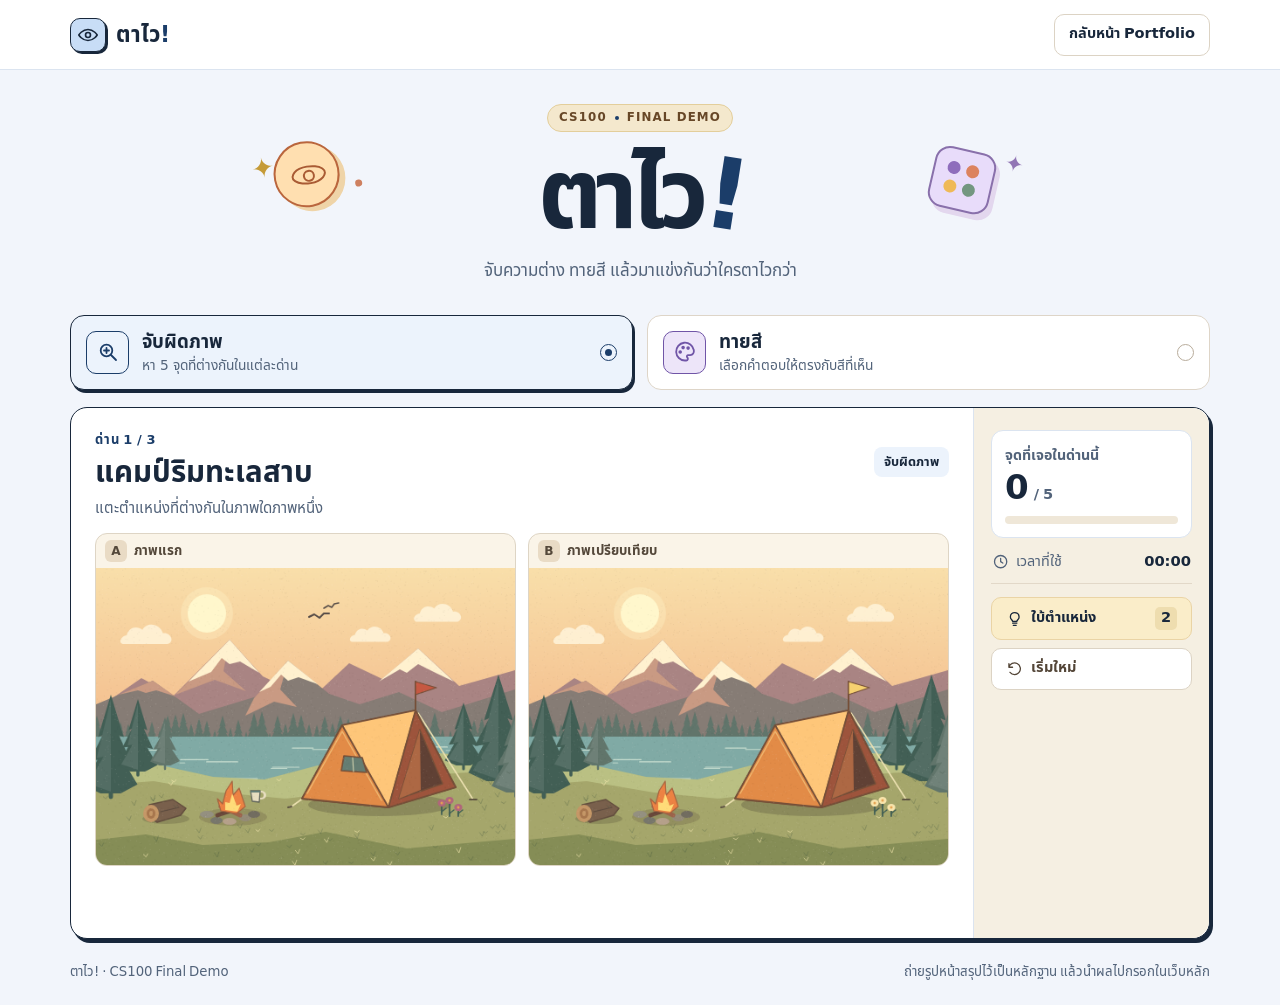
==== challenge/index.html @ 7e660f0c "Integrate Color Spot booth with the CS100 portfolio" ====
<!DOCTYPE html>
<html lang="th">
<head>
  <meta charset="utf-8">
  <meta name="viewport" content="width=device-width, initial-scale=1">
  <meta name="theme-color" content="#f2f5fb">
  <meta name="description" content="เกมฝึกสังเกตสำหรับ CS100 Final Demo จับผิดภาพ ทายสี สำหรับบูธ CS100 POWER UP">
  <title>ตาไว! — ห้องเกมฝึกสายตา</title>
  <link rel="stylesheet" href="style.css">
  <script src="scene.js" defer></script>
  <script src="game.js" defer></script>
</head>
<body>
  <svg class="icon-defs" aria-hidden="true" xmlns="http://www.w3.org/2000/svg">
    <symbol id="i-eye" viewBox="0 0 24 24"><path d="M2 12s3.5-6 10-6 10 6 10 6-3.5 6-10 6S2 12 2 12Z"/><circle cx="12" cy="12" r="2.7"/></symbol>
    <symbol id="i-folder" viewBox="0 0 24 24"><path d="M3 7a2 2 0 0 1 2-2h4l2 2h8a2 2 0 0 1 2 2v8a2 2 0 0 1-2 2H5a2 2 0 0 1-2-2Z"/><path d="M3 10h18"/></symbol>
    <symbol id="i-search" viewBox="0 0 24 24"><circle cx="10.5" cy="10.5" r="5.8"/><path d="m15 15 5 5M10.5 8v5M8 10.5h5"/></symbol>
    <symbol id="i-palette" viewBox="0 0 24 24"><path d="M20.8 10a8.9 8.9 0 1 0-8.9 10.5h1.3a1.7 1.7 0 0 0 1.1-3 1.4 1.4 0 0 1 1-2.4h1.9c2.7 0 4.1-2.3 3.6-5.1Z"/><circle cx="7.2" cy="12" r=".9"/><circle cx="10.1" cy="7.6" r=".9"/><circle cx="15.1" cy="8.1" r=".9"/></symbol>
    <symbol id="i-clock" viewBox="0 0 24 24"><circle cx="12" cy="12" r="8.5"/><path d="M12 7.5V12l3 2"/></symbol>
    <symbol id="i-bulb" viewBox="0 0 24 24"><path d="M9 18h6m-5 3h4M9 15.5c0-2-3-2.5-3-6a6 6 0 0 1 12 0c0 3.5-3 4-3 6Z"/></symbol>
    <symbol id="i-restart" viewBox="0 0 24 24"><path d="M4 10a8 8 0 1 1 1.5 7M4 5v5h5"/></symbol>
    <symbol id="i-trophy" viewBox="0 0 24 24"><path d="M8 4h8v8a4 4 0 0 1-8 0Zm4 12v4m-4 0h8M8 6H4v2a4 4 0 0 0 4 4m8-6h4v2a4 4 0 0 1-4 4"/></symbol>
    <symbol id="i-download" viewBox="0 0 24 24"><path d="M12 3v12m-4-4 4 4 4-4M4 16v4h16v-4"/></symbol>
    <symbol id="i-check" viewBox="0 0 24 24"><path d="m5 12 4 4L19 6"/></symbol>
    <symbol id="i-close" viewBox="0 0 24 24"><path d="m6 6 12 12M6 18 18 6"/></symbol>
  </svg>

  <header class="top">
    <div class="top-inner">
      <a href="./" class="brand" aria-label="ตาไว! หน้าเกม">
        <span class="brand-icon"><svg class="icon"><use href="#i-eye"/></svg></span>
        <span>ตาไว<span class="orange">!</span></span>
      </a>
      <a class="button" href="/">กลับหน้า Portfolio</a>
    </div>
  </header>

  <main class="shell">
    <section class="hero" aria-labelledby="heading">
      <div class="hero-doodle hero-doodle-left" aria-hidden="true"><span></span><i></i><b></b></div>
      <p class="course">CS100 <span></span> FINAL DEMO</p>
      <h1 id="heading">ตาไว<span>!</span></h1>
      <p class="hero-subtitle">จับความต่าง ทายสี แล้วมาแข่งกันว่าใครตาไวกว่า</p>
      <div class="hero-doodle hero-doodle-right" aria-hidden="true"><span></span><i></i><b></b></div>
    </section>

    <div class="game-picker" role="group" aria-label="เลือกเกม">
      <button class="game-tab spot-tab" id="tab-spot" type="button" aria-pressed="true">
        <span class="tab-icon"><svg class="icon"><use href="#i-search"/></svg></span>
        <span class="tab-copy"><strong>จับผิดภาพ</strong><small>หา 5 จุดที่ต่างกันในแต่ละด่าน</small></span>
        <span class="tab-indicator" aria-hidden="true"></span>
      </button>
      <button class="game-tab color-tab" id="tab-color" type="button" aria-pressed="false">
        <span class="tab-icon"><svg class="icon"><use href="#i-palette"/></svg></span>
        <span class="tab-copy"><strong>ทายสี</strong><small>เลือกคำตอบให้ตรงกับสีที่เห็น</small></span>
        <span class="tab-indicator" aria-hidden="true"></span>
      </button>
    </div>

    <section class="game-board" id="board" aria-label="พื้นที่เล่นเกม">
      <div class="play">
        <div class="play-head">
          <div>
            <p class="round" id="round"></p>
            <h2 id="game-title"></h2>
          </div>
          <span class="game-chip" id="game-chip"></span>
        </div>

        <div id="spot-play">
          <p class="instruction" id="spot-instruction">แตะตำแหน่งที่ต่างกันในภาพใดภาพหนึ่ง</p>
          <div class="pictures">
            <figure>
              <div class="picture-caption"><span>A</span> ภาพแรก</div>
              <canvas width="480" height="340" tabindex="0" aria-label="ภาพแรก ใช้ปุ่มลูกศรเลื่อนเป้า แล้วกด Enter เพื่อเลือก" aria-describedby="spot-instruction"></canvas>
            </figure>
            <figure>
              <div class="picture-caption"><span>B</span> ภาพเปรียบเทียบ</div>
              <canvas width="480" height="340" tabindex="0" aria-label="ภาพเปรียบเทียบ ใช้ปุ่มลูกศรเลื่อนเป้า แล้วกด Enter เพื่อเลือก" aria-describedby="spot-instruction"></canvas>
            </figure>
          </div>
        </div>

        <div id="color-play" hidden>
          <p class="instruction" id="color-instruction"></p>
          <div class="color-stage" id="color-stage" aria-hidden="true">
            <span id="swatch" class="swatch"></span><span class="swatch-word" id="swatch-word" hidden></span>
          </div>
          <div class="choices" id="choices" aria-label="ตัวเลือกสี"></div>
        </div>

        <div class="play-footer" id="play-footer">
          <p class="status" id="status" role="status" aria-live="polite"></p>
          <button class="button primary" id="next-round" type="button" hidden></button>
        </div>

        <div class="result" id="result" hidden>
          <div class="result-icon"><svg class="icon"><use href="#i-trophy"/></svg></div>
          <h3 id="result-heading" tabindex="-1">เล่นครบแล้ว!</h3>
          <p id="result-summary"></p>
          <div class="result-actions">
            <a class="button primary" id="use-result" href="/#challenge-booth">นำผลไปกรอกในเว็บหลัก</a>
            <button type="button" class="button" id="play-again">เล่นอีกครั้ง</button>
          </div>
        </div>
      </div>

      <aside class="side">
        <div class="progress-info">
          <p class="side-label" id="score-label"></p>
          <p class="score"><strong id="score">0</strong><span id="score-max"></span></p>
          <div class="progress-bar" id="progress" role="progressbar" aria-label="ความคืบหน้า" aria-valuemin="0"><span></span></div>
        </div>
        <div class="timer">
          <svg class="icon"><use href="#i-clock"/></svg>
          <span>เวลาที่ใช้</span>
          <strong id="timer">00:00</strong>
        </div>
        <div class="side-controls">
          <button class="button hint-button" id="hint" type="button">
            <svg class="icon"><use href="#i-bulb"/></svg> ใบ้ตำแหน่ง <span id="hint-left"></span>
          </button>
          <button class="button restart-button" id="restart" type="button"><svg class="icon"><use href="#i-restart"/></svg> เริ่มใหม่</button>
        </div>
      </aside>
    </section>
    <footer class="footer"><span>ตาไว! · CS100 Final Demo</span><span>ถ่ายรูปหน้าสรุปไว้เป็นหลักฐาน แล้วนำผลไปกรอกในเว็บหลัก</span></footer>
  </main>

</body>
</html>
---- challenge/style.css ----
@font-face {
  font-family: Thai;
  src: url("fonts/thai-regular.ttf") format("truetype");
  font-weight: 400 500;
  font-display: swap;
}
@font-face {
  font-family: Thai;
  src: url("fonts/thai-bold.ttf") format("truetype");
  font-weight: 600 900;
  font-display: swap;
}
:root {
  --paper: #f2f5fb;
  --white: #fff;
  --ink: #18273b;
  --muted: #52637a;
  --line: #dbe4f0;
  --orange: #254e83;
  --orange-deep: #1b3d69;
  --peach: #ecf3fc;
  --purple: #7055a7;
  --lavender: #ede5f9;
  --green: #37604b;
  --accent: var(--orange);
  --soft: var(--peach);
  --radius: 17px;
  font-family: Thai, system-ui, sans-serif;
  color: var(--ink);
  background: var(--paper);
  font-synthesis: none;
}
* { box-sizing: border-box; }
[hidden] { display: none !important; }
body { margin: 0; min-width: 290px; font-size: 1rem; }
button, input, textarea { font: inherit; }
button { cursor: pointer; color: inherit; }
button:disabled { cursor: default; }
button, a, canvas, textarea, input { -webkit-tap-highlight-color: transparent; }
:focus-visible { outline: 3px solid #8059c1; outline-offset: 4px; }
a { color: inherit; text-decoration: none; }
p, h1, h2, h3, figure { margin: 0; }
.icon-defs { width: 0; height: 0; position: absolute; }
.icon {
  width: 1.2em;
  height: 1.2em;
  fill: none;
  stroke: currentColor;
  stroke-width: 1.8;
  stroke-linecap: round;
  stroke-linejoin: round;
  flex: none;
}
.top { background: var(--white); border-bottom: 1px solid var(--line); }
.top-inner, .shell { width: min(1140px, calc(100% - 64px)); margin-inline: auto; }
.top-inner { min-height: 69px; display: flex; justify-content: space-between; align-items: center; gap: 15px; }
.brand { display: inline-flex; align-items: center; gap: 10px; font-size: 1.39rem; font-weight: 800; }
.brand-icon {
  display: grid; place-items: center;
  width: 36px; height: 34px;
  border: 1.5px solid var(--ink);
  border-radius: 10px;
  background: #c8ddf6;
  box-shadow: 2px 2px 0 var(--ink);
}
.brand-icon .icon { width: 22px; height: 22px; }
.orange { color: var(--orange-deep); }
.button {
  display: inline-flex;
  align-items: center;
  justify-content: center;
  gap: 8px;
  padding: 9px 14px;
  min-height: 42px;
  border: 1px solid #dcd3c4;
  border-radius: 10px;
  background: var(--white);
  color: var(--ink);
  font-size: .91rem;
  font-weight: 700;
  line-height: 1.4;
  text-align: center;
  transition: background .16s, border-color .16s, box-shadow .16s, transform .16s;
}
.button:not(:disabled):hover { background: #f2ece1; border-color: #8a7c6b; }
.button:disabled { opacity: .56; }
.button.primary { color: #fff; background: #254e83; border-color: var(--ink); box-shadow: 2px 2px 0 var(--ink); }
.button.primary:not(:disabled):hover { background: #1b3d69; transform: translateY(-1px); }
.button.primary:not(:disabled):active { transform: translate(2px, 2px); box-shadow: none; }
.portfolio-button { padding: 7px 12px; min-height: 39px; }
#portfolio-count {
  min-width: 22px;
  padding: 1px 5px;
  text-align: center;
  font-size: .77rem;
  border-radius: 6px;
  background: #eee8db;
}
.hero {
  position: relative;
  isolation: isolate;
  display: grid;
  justify-items: center;
  padding: 34px 0 31px;
  overflow: hidden;
  text-align: center;
}
.course {
  display: inline-flex; align-items: center; gap: 8px;
  color: #674727;
  background: #f4e8cd;
  padding: 4px 11px;
  border: 1px solid #e3ce9b;
  border-radius: 20px;
  font: 700 .74rem/1.5 system-ui, sans-serif;
  letter-spacing: .095em;
}
.course span { background: var(--orange-deep); width: 4px; height: 4px; border-radius: 50%; }
.hero h1 {
  margin: 11px 0 0;
  font-size: clamp(4.2rem, 9.1vw, 6.15rem);
  line-height: 1.13;
  font-weight: 800;
  letter-spacing: -.072em;
}
.hero h1 span { display: inline-block; color: var(--orange-deep); transform: rotate(9deg); margin-left: .02em; }
.hero-subtitle { margin-top: 4px; color: var(--muted); font-size: 1.06rem; }
.hero-doodle { position: absolute; z-index: -1; width: 134px; height: 105px; }
.hero-doodle-left { left: 16%; top: 58px; transform: rotate(-11deg); }
.hero-doodle-right { right: 16%; top: 62px; transform: rotate(13deg); }
.hero-doodle span, .hero-doodle i, .hero-doodle b { position: absolute; display: block; }
.hero-doodle-left span {
  width: 66px; height: 66px; left: 23px; top: 11px; border-radius: 50%;
  border: 2px solid #ba663d; background: #ffdfb0;
  box-shadow: 5px 5px 0 #efd4a8;
}
.hero-doodle-left span::before {
  content: ""; position: absolute; width: 30px; height: 16px; top: 22px; left: 16px;
  border: 2px solid #a95b34; border-radius: 70% 35%; transform: rotate(15deg);
}
.hero-doodle-left span::after {
  content: ""; position: absolute; width: 8px; height: 8px; top: 27px; left: 27px;
  border: 2px solid #a95b34; border-radius: 50%;
}
.hero-doodle-left i { left: 3px; top: 10px; font-style: normal; color: #c59b38; font-size: 1.7rem; }
.hero-doodle-left i::before, .hero-doodle-right b::before { content: "✦"; }
.hero-doodle-left b { background: #ce8060; width: 7px; height: 7px; border-radius: 50%; left: 102px; top: 59px; }
.hero-doodle-right span {
  width: 62px; height: 62px; top: 17px; left: 36px;
  border: 2px solid #8970ab; border-radius: 15px; background: #e8dcfa; box-shadow: 5px 5px 0 #e3d7ee;
}
.hero-doodle-right i {
  width: 13px; height: 13px; top: 31px; left: 50px; border-radius: 50%; background: #8e6dbc;
  box-shadow: 19px 0 #dc835f, 0 19px #efb957, 19px 19px #739780;
}
.hero-doodle-right b { left: 105px; top: 4px; color: #9276b5; font-size: 1.39rem; }
.game-picker { display: grid; grid-template-columns: 1fr 1fr; gap: 14px; margin-bottom: 17px; }
.game-tab {
  --tab-color: var(--orange-deep);
  --tab-bg: var(--peach);
  display: flex; align-items: center; gap: 13px;
  text-align: left;
  border: 1.5px solid #ded5c8;
  border-radius: 14px;
  background: var(--white);
  padding: 12px 15px;
  min-height: 75px;
  transition: background .16s, box-shadow .16s, border-color .16s;
}
.game-tab:hover { border-color: var(--tab-color); }
.game-tab[aria-pressed="true"] {
  background: var(--tab-bg); border-color: var(--ink); box-shadow: 2px 3px 0 var(--ink);
}
.color-tab { --tab-color: var(--purple); --tab-bg: var(--lavender); }
.tab-icon {
  display: grid; place-items: center;
  width: 43px; height: 43px;
  border-radius: 10px; flex: none;
  color: var(--tab-color);
  border: 1px solid currentColor;
  background: var(--tab-bg);
}
.tab-icon .icon { width: 24px; height: 24px; }
.tab-copy { flex: 1; }
.tab-copy strong { display: block; font-size: 1.17rem; line-height: 1.4; }
.tab-copy small { display: block; color: var(--muted); font-size: .86rem; }
.tab-indicator {
  display: grid; flex: none; place-items: center;
  width: 17px; height: 17px;
  border: 1.5px solid #b8ac9b;
  border-radius: 50%;
}
.game-tab[aria-pressed="true"] .tab-indicator { border-color: var(--tab-color); }
.game-tab[aria-pressed="true"] .tab-indicator::after {
  content: ""; width: 7px; height: 7px; border-radius: 50%; background: var(--tab-color);
}
.game-board {
  display: grid;
  grid-template-columns: minmax(0, 1fr) 236px;
  border: 1.5px solid var(--ink);
  border-radius: var(--radius);
  background: var(--white);
  box-shadow: 3px 4px 0 var(--ink);
}
.game-board[data-game="color"] { --accent: var(--purple); --soft: var(--lavender); }
.play { padding: 22px 24px 16px; min-width: 0; }
.play-head { display: flex; align-items: center; justify-content: space-between; gap: 12px; margin-bottom: 3px; }
.round {
  font-size: .81rem; letter-spacing: .065em; font-weight: 800;
  color: var(--orange-deep);
}
[data-game="color"] .round { color: var(--purple); }
.play-head h2, .dialog-head h2 { font-size: clamp(1.35rem, 3.3vw, 1.84rem); line-height: 1.4; margin-top: 3px; }
.game-chip {
  flex: none; font-size: .8rem; font-weight: 700;
  background: var(--soft); padding: 5px 10px; border-radius: 8px;
}
.instruction { color: var(--muted); font-size: .94rem; margin-bottom: 13px; }
.pictures { display: grid; grid-template-columns: repeat(2, minmax(0, 1fr)); gap: 12px; }
.pictures figure {
  border: 1px solid #ded5c5;
  border-radius: 12px;
  background: #faf4e8;
  min-width: 0;
}
.picture-caption { display: flex; align-items: center; gap: 7px; padding: 6px 9px; color: #54483a; font-size: .83rem; font-weight: 700; }
.picture-caption span {
  display: grid; place-items: center; width: 22px; height: 22px;
  background: #e9dbc5; border-radius: 6px;
  font: 800 .76rem/1 system-ui, sans-serif;
}
.pictures canvas {
  display: block; width: 100%; height: auto; border-radius: 0 0 11px 11px;
  cursor: crosshair;
  touch-action: manipulation;
}
.play-footer { display: flex; align-items: center; justify-content: space-between; gap: 12px; min-height: 49px; margin-top: 7px; }
.status { color: var(--muted); font-size: .91rem; line-height: 1.55; overflow-wrap: anywhere; }
.status[data-tone="good"] { color: #316046; font-weight: 700; }
.status[data-tone="bad"] { color: #9a3826; font-weight: 700; }
.side {
  padding: 22px 17px;
  border-left: 1px solid var(--line);
  border-radius: 0 var(--radius) var(--radius) 0;
  background: #f5efe2;
}
.progress-info { padding: 14px 13px 13px; border: 1px solid var(--line); border-radius: 12px; background: var(--white); }
.side-label { font-size: .89rem; color: var(--muted); font-weight: 700; }
.score { display: flex; align-items: baseline; gap: 5px; margin: 2px 0 9px; }
.score strong { font: 800 2.13rem/1.15 system-ui, sans-serif; }
.score span { font-size: .91rem; color: var(--muted); font-weight: 700; }
.progress-bar { background: #efe7d8; height: 8px; border-radius: 10px; overflow: hidden; }
.progress-bar span { display: block; background: var(--accent); height: 100%; width: 0; border-radius: inherit; transition: width .24s ease; }
.timer {
  display: flex; gap: 7px; align-items: center;
  border-bottom: 1px solid #e2d8c8;
  margin-bottom: 13px; padding: 13px 1px 11px;
  font-size: .9rem; color: var(--muted);
}
.timer strong { margin-left: auto; color: var(--ink); font: 750 .92rem/1 system-ui, sans-serif; font-variant-numeric: tabular-nums; }
.side-controls { display: grid; gap: 8px; }
.side-controls .button { justify-content: flex-start; }
.hint-button { border-color: #ead4a5; background: #faedc9; }
.hint-button span { margin-left: auto; border-radius: 5px; background: #eeddaf; padding: 1px 6px; }
.restart-button { color: #534537; }
.color-stage {
  position: relative; display: grid; place-items: center;
  min-height: 190px; padding: 15px;
  background-color: #efebf7;
  background-image: radial-gradient(circle at center, #d7cce8 1px, transparent 1.2px);
  background-size: 13px 13px;
  border: 1px solid #e2d8ef; border-radius: 12px;
}
.swatch {
  width: min(57%, 260px); height: 112px;
  border: 2px solid var(--ink); border-radius: 14px; background: var(--sample, var(--purple));
  box-shadow: 4px 5px 0 var(--ink);
}
.swatch-word {
  color: var(--sample, var(--purple));
  font-size: clamp(2.4rem, 7vw, 5.5rem);
  line-height: 1;
  font-weight: 850;
  background: #fff;
  padding: 14px 25px;
  border: 1px solid #e2d8ef; border-radius: 13px;
}
.choices { display: grid; grid-template-columns: repeat(4, minmax(0, 1fr)); gap: 8px; margin-top: 12px; }
.choices .button { padding-inline: 6px; min-height: 47px; border-color: #cfc2e0; }
.choices .button:not(:disabled):hover { background: var(--lavender); border-color: var(--purple); }
.choices .button[data-result] { opacity: 1; }
.choices .button[data-result="correct"] { color: #23543f; background: #e2f2e8; border-color: #71a387; }
.choices .button[data-result="wrong"] { color: #8e3524; background: #fbe6db; border-color: #c28271; }
.result { display: grid; justify-items: center; text-align: center; align-content: center; gap: 10px; min-height: 283px; padding: 17px; }
.result-icon {
  display: grid; place-items: center; width: 64px; height: 64px;
  background: var(--soft); border: 1.5px solid var(--ink); border-radius: 15px;
  box-shadow: 3px 3px 0 var(--ink);
}
.result-icon .icon { width: 34px; height: 34px; }
.result h3 { font-size: 1.9rem; }
.result p { color: var(--muted); }
.result-actions { display: flex; flex-wrap: wrap; gap: 9px; justify-content: center; margin-top: 5px; }
.footer {
  display: flex; justify-content: space-between; gap: 10px;
  padding: 17px 0 23px; margin-top: 6px;
  color: var(--muted); font-size: .83rem;
}
@media (max-width: 850px) {
  .top-inner, .shell { width: min(1140px, calc(100% - 42px)); }
  .game-board { grid-template-columns: minmax(0, 1fr) 192px; }
  .play { padding-inline: 16px; }
  .side { padding-inline: 12px; }
  .hero-doodle-left { left: 8%; }
  .hero-doodle-right { right: 8%; }
}
@media (max-width: 640px) {
  .top-inner, .shell { width: calc(100% - 28px); }
  .top-inner { min-height: 60px; }
  .hero { padding: 25px 0 21px; }
  .hero h1 { margin-top: 7px; }
  .hero-subtitle { font-size: .91rem; }
  .hero-doodle { scale: .61; opacity: .88; top: 36px; }
  .hero-doodle-left { left: -20px; }
  .hero-doodle-right { right: -21px; }
  .game-picker { gap: 8px; margin-bottom: 13px; }
  .game-tab { gap: 8px; padding: 8px; min-height: 58px; }
  .tab-icon { width: 31px; height: 31px; border-radius: 7px; }
  .tab-icon .icon { width: 19px; height: 19px; }
  .tab-copy strong { font-size: .99rem; }
  .tab-copy small { display: none; }
  .tab-indicator { width: 13px; height: 13px; }
  .game-tab[aria-pressed="true"] .tab-indicator::after { width: 5px; height: 5px; }
  .game-board { grid-template-columns: minmax(0, 1fr); }
  .play { padding: 13px 11px 8px; }
  .instruction, .status { font-size: .89rem; }
  .pictures { gap: 6px; }
  .picture-caption { padding: 5px; gap: 4px; font-size: .75rem; }
  .picture-caption span { width: 17px; height: 17px; }
  .side {
    display: grid; grid-template-columns: minmax(0, 1fr) minmax(0, 1fr);
    gap: 9px; padding: 10px 11px; align-items: start;
    border-left: none; border-top: 1px solid var(--line);
    border-radius: 0 0 var(--radius) var(--radius);
  }
  .progress-info { grid-row: span 2; padding: 8px 10px; }
  .timer { border-bottom: none; padding: 1px; margin: 0; }
  .side-controls { display: flex; flex-wrap: wrap; gap: 4px; }
  .side-controls .button { gap: 4px; padding-inline: 8px; min-height: 33px; font-size: .78rem; }
  .color-stage { min-height: 146px; }
  .swatch { height: 84px; }
  .choices { grid-template-columns: repeat(2, minmax(0, 1fr)); }
  .footer { display: block; padding-bottom: 16px; }
  .footer span { display: block; }
}
@media (prefers-reduced-motion: reduce) {
  *, *::before, *::after { transition: none !important; }
}
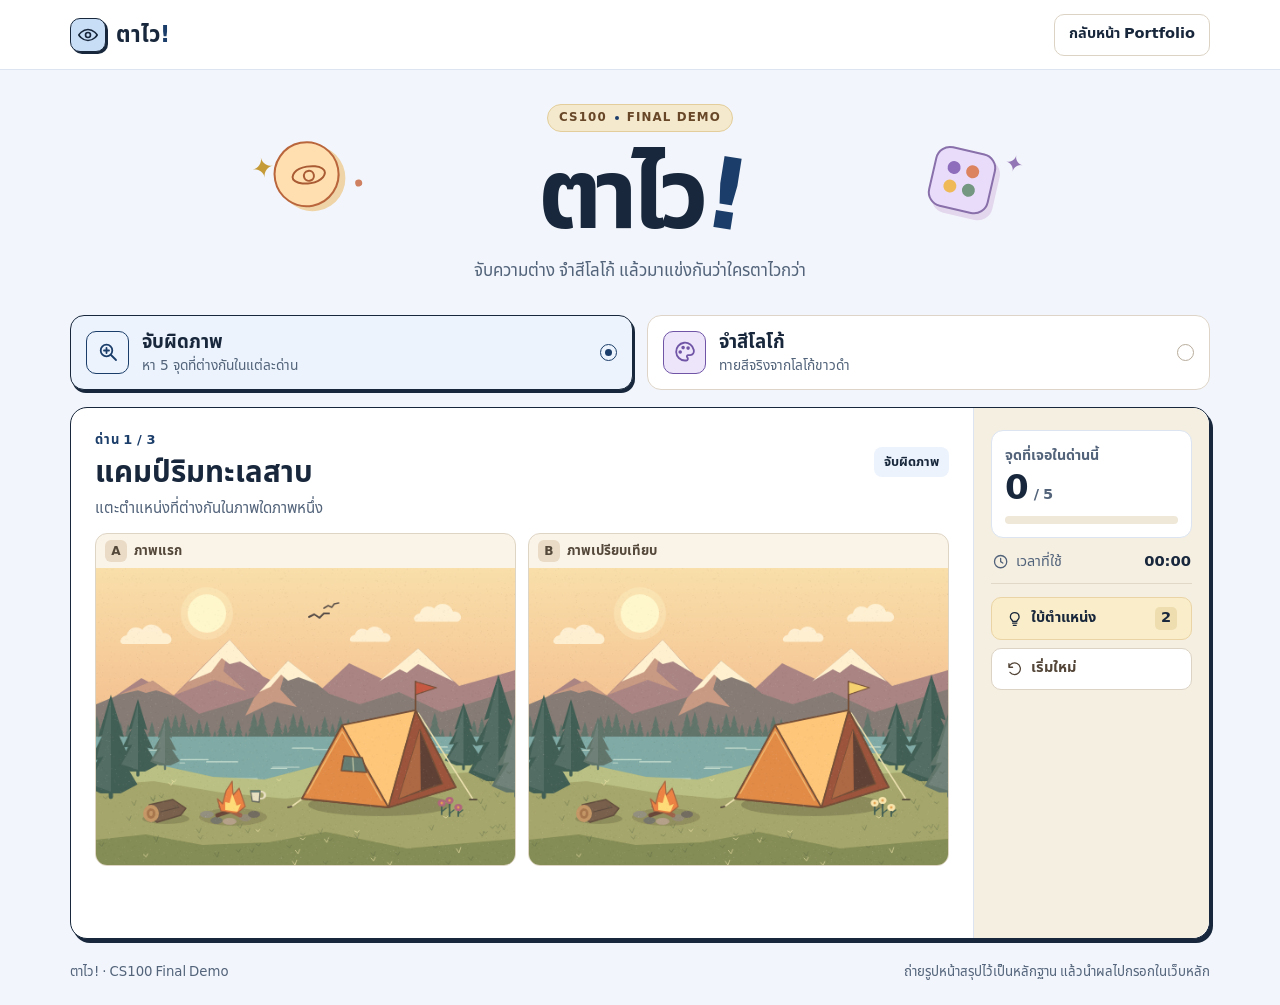
==== commit 89f4408a: "Replace booth color quiz with logo color memory game" ====
--- a/challenge/index.html
+++ b/challenge/index.html
@@ -4,7 +4,7 @@
   <meta charset="utf-8">
   <meta name="viewport" content="width=device-width, initial-scale=1">
   <meta name="theme-color" content="#f2f5fb">
-  <meta name="description" content="เกมฝึกสังเกตสำหรับ CS100 Final Demo จับผิดภาพ ทายสี สำหรับบูธ CS100 POWER UP">
+  <meta name="description" content="เกมฝึกสังเกตสำหรับ CS100 Final Demo จับผิดภาพและจำสีโลโก้ สำหรับบูธ CS100 POWER UP">
   <title>ตาไว! — ห้องเกมฝึกสายตา</title>
   <link rel="stylesheet" href="style.css">
   <script src="scene.js" defer></script>
@@ -40,7 +40,7 @@
       <div class="hero-doodle hero-doodle-left" aria-hidden="true"><span></span><i></i><b></b></div>
       <p class="course">CS100 <span></span> FINAL DEMO</p>
       <h1 id="heading">ตาไว<span>!</span></h1>
-      <p class="hero-subtitle">จับความต่าง ทายสี แล้วมาแข่งกันว่าใครตาไวกว่า</p>
+      <p class="hero-subtitle">จับความต่าง จำสีโลโก้ แล้วมาแข่งกันว่าใครตาไวกว่า</p>
       <div class="hero-doodle hero-doodle-right" aria-hidden="true"><span></span><i></i><b></b></div>
     </section>
 
@@ -52,7 +52,7 @@
       </button>
       <button class="game-tab color-tab" id="tab-color" type="button" aria-pressed="false">
         <span class="tab-icon"><svg class="icon"><use href="#i-palette"/></svg></span>
-        <span class="tab-copy"><strong>ทายสี</strong><small>เลือกคำตอบให้ตรงกับสีที่เห็น</small></span>
+        <span class="tab-copy"><strong>จำสีโลโก้</strong><small>ทายสีจริงจากโลโก้ขาวดำ</small></span>
         <span class="tab-indicator" aria-hidden="true"></span>
       </button>
     </div>
@@ -84,7 +84,7 @@
         <div id="color-play" hidden>
           <p class="instruction" id="color-instruction"></p>
           <div class="color-stage" id="color-stage" aria-hidden="true">
-            <span id="swatch" class="swatch"></span><span class="swatch-word" id="swatch-word" hidden></span>
+            <span id="logo-mark" class="logo-mark"></span>
           </div>
           <div class="choices" id="choices" aria-label="ตัวเลือกสี"></div>
         </div>
--- a/challenge/style.css
+++ b/challenge/style.css
@@ -271,20 +271,110 @@
   background-size: 13px 13px;
   border: 1px solid #e2d8ef; border-radius: 12px;
 }
-.swatch {
-  width: min(57%, 260px); height: 112px;
-  border: 2px solid var(--ink); border-radius: 14px; background: var(--sample, var(--purple));
-  box-shadow: 4px 5px 0 var(--ink);
-}
-.swatch-word {
-  color: var(--sample, var(--purple));
-  font-size: clamp(2.4rem, 7vw, 5.5rem);
-  line-height: 1;
-  font-weight: 850;
+.logo-mark {
+  display: grid;
+  place-items: center;
+  position: relative;
+  width: 112px;
+  height: 112px;
+  color: #222631;
+  font: 800 4.8rem/1 system-ui, sans-serif;
+}
+.logo-mark[data-revealed="true"] { color: var(--logo-ink); }
+.logo-mark[data-logo="mcd"]::before,
+.logo-mark[data-logo="mcd"]::after {
+  content: "";
+  position: absolute;
+  bottom: 10px;
+  width: 54px;
+  height: 90px;
+  border: 11px solid currentColor;
+  border-bottom: 0;
+  border-radius: 100% 100% 0 0;
+}
+.logo-mark[data-logo="mcd"]::before { left: 4px; }
+.logo-mark[data-logo="mcd"]::after { right: 4px; }
+.logo-mark[data-logo="walmart"] span {
+  position: absolute;
+  top: 2px;
+  left: calc(50% - 6px);
+  width: 12px;
+  height: 33px;
+  border-radius: 999px;
+  background: currentColor;
+  transform-origin: 50% 54px;
+  transform: rotate(var(--angle));
+}
+.logo-mark[data-logo="youtube"],
+.logo-mark[data-logo="spotify"],
+.logo-mark[data-logo="facebook"],
+.logo-mark[data-logo="line"] { background: currentColor; }
+.logo-mark[data-logo="youtube"] {
+  width: 124px;
+  height: 82px;
+  border-radius: 23px;
+}
+.logo-mark[data-logo="youtube"]::after {
+  content: "";
+  border-block: 16px solid transparent;
+  border-left: 28px solid #fff;
+  margin-left: 5px;
+}
+.logo-mark[data-logo="spotify"],
+.logo-mark[data-logo="facebook"] { border-radius: 50%; }
+.logo-mark[data-logo="spotify"] { align-content: center; gap: 2px; }
+.logo-mark[data-logo="spotify"] span {
+  width: 67px;
+  height: 19px;
+  border-top: 7px solid #fff;
+  border-radius: 55%;
+  transform: rotate(9deg);
+}
+.logo-mark[data-logo="spotify"] span:nth-child(2) { width: 55px; }
+.logo-mark[data-logo="spotify"] span:nth-child(3) { width: 42px; }
+.logo-mark[data-logo="facebook"] {
+  color: #fff;
+  background: #222631;
+  overflow: hidden;
+  align-items: end;
+  font-size: 6rem;
+  line-height: .87;
+}
+.logo-mark[data-logo="facebook"][data-revealed="true"],
+.logo-mark[data-logo="line"][data-revealed="true"] { background: var(--logo-ink); }
+.logo-mark[data-logo="line"] {
+  border-radius: 24px;
+  isolation: isolate;
+  background: #222631;
+  color: #222631;
+  font-size: 1.15rem;
+}
+.logo-mark[data-logo="line"][data-revealed="true"] { color: #18402f; }
+.logo-mark[data-logo="line"]::before {
+  content: "";
+  position: absolute;
+  z-index: -1;
+  inset: 27px 15px;
   background: #fff;
-  padding: 14px 25px;
-  border: 1px solid #e2d8ef; border-radius: 13px;
-}
+  border-radius: 50%;
+}
+.logo-mark[data-logo="line"]::after {
+  content: "";
+  position: absolute;
+  top: 72px;
+  left: 56px;
+  border: 10px solid transparent;
+  border-top-color: #fff;
+  border-left-color: #fff;
+}
+.logo-mark[data-logo="ikea"] {
+  width: 154px;
+  height: 79px;
+  border-radius: 50%;
+  background: #d8dbe1;
+  font-size: 2.55rem;
+}
+.logo-mark[data-logo="ikea"][data-revealed="true"] { color: #0058a3; background: var(--logo-ink); }
 .choices { display: grid; grid-template-columns: repeat(4, minmax(0, 1fr)); gap: 8px; margin-top: 12px; }
 .choices .button { padding-inline: 6px; min-height: 47px; border-color: #cfc2e0; }
 .choices .button:not(:disabled):hover { background: var(--lavender); border-color: var(--purple); }
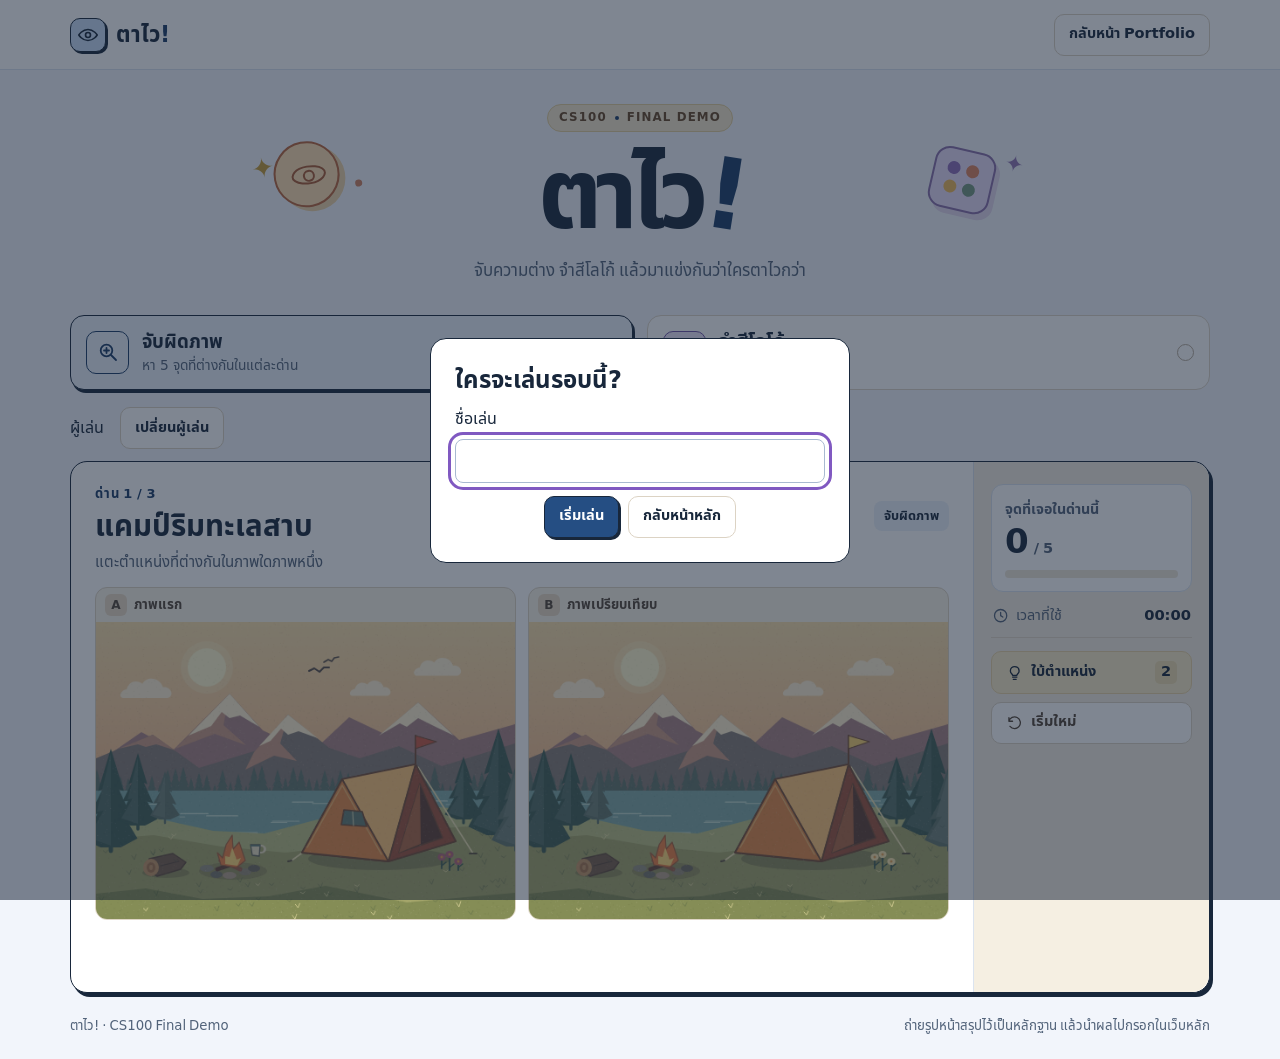
==== commit bbad7f28: "Collect booth player name and post-game reflection" ====
--- a/challenge/index.html
+++ b/challenge/index.html
@@ -57,6 +57,21 @@
       </button>
     </div>
 
+    <p class="player-line">ผู้เล่น <strong id="current-player"></strong>
+      <button class="button" id="change-player" type="button">เปลี่ยนผู้เล่น</button>
+    </p>
+    <dialog id="player-dialog" aria-labelledby="player-heading">
+      <form id="player-form">
+        <h2 id="player-heading">ใครจะเล่นรอบนี้?</h2>
+        <label for="player-name">ชื่อเล่น</label>
+        <input id="player-name" name="alias" maxlength="60" required autofocus>
+        <div class="result-actions">
+          <button class="button primary" type="submit">เริ่มเล่น</button>
+          <a class="button" href="/#challenge-booth">กลับหน้าหลัก</a>
+        </div>
+      </form>
+    </dialog>
+
     <section class="game-board" id="board" aria-label="พื้นที่เล่นเกม">
       <div class="play">
         <div class="play-head">
@@ -98,10 +113,20 @@
           <div class="result-icon"><svg class="icon"><use href="#i-trophy"/></svg></div>
           <h3 id="result-heading" tabindex="-1">เล่นครบแล้ว!</h3>
           <p id="result-summary"></p>
-          <div class="result-actions">
-            <a class="button primary" id="use-result" href="/#challenge-booth">นำผลไปกรอกในเว็บหลัก</a>
-            <button type="button" class="button" id="play-again">เล่นอีกครั้ง</button>
-          </div>
+          <form id="reflection-form">
+            <h4>เล่นแล้วได้อะไรบ้าง?</h4>
+            <label for="game-learned">สิ่งที่ได้เรียนรู้</label>
+            <textarea id="game-learned" name="learned" rows="2" maxlength="500" required></textarea>
+            <label for="game-challenge">สิ่งที่ยาก</label>
+            <textarea id="game-challenge" name="challenge" rows="2" maxlength="500" required></textarea>
+            <label for="game-next">สิ่งที่อยากทำต่อ</label>
+            <textarea id="game-next" name="next" rows="2" maxlength="500" required></textarea>
+            <p id="transfer-status" role="status"></p>
+            <div class="result-actions">
+              <button class="button primary" type="submit">ส่งผลไปหน้าหลัก</button>
+              <button type="button" class="button" id="play-again">เล่นอีกครั้ง</button>
+            </div>
+          </form>
         </div>
       </div>
 
--- a/challenge/style.css
+++ b/challenge/style.css
@@ -446,3 +446,45 @@
 @media (prefers-reduced-motion: reduce) {
   *, *::before, *::after { transition: none !important; }
 }
+
+.player-line {
+  display: flex;
+  flex-wrap: wrap;
+  align-items: center;
+  gap: 8px;
+  margin: 12px 0;
+}
+
+#player-dialog {
+  width: min(calc(100% - 32px), 420px);
+  padding: 24px;
+  border: 1px solid var(--ink);
+  border-radius: 16px;
+  color: var(--ink);
+}
+
+#player-dialog::backdrop { background: rgb(22 35 55 / 55%); }
+
+#player-form,
+#reflection-form {
+  display: grid;
+  gap: 8px;
+}
+
+#reflection-form {
+  width: min(100%, 480px);
+  margin: 16px auto 0;
+  text-align: left;
+}
+
+#player-form input,
+#reflection-form textarea {
+  width: 100%;
+  padding: 9px 12px;
+  border: 1px solid #a9bad1;
+  border-radius: 8px;
+  font: inherit;
+}
+
+#reflection-form textarea { resize: vertical; }
+#transfer-status:empty { display: none; }
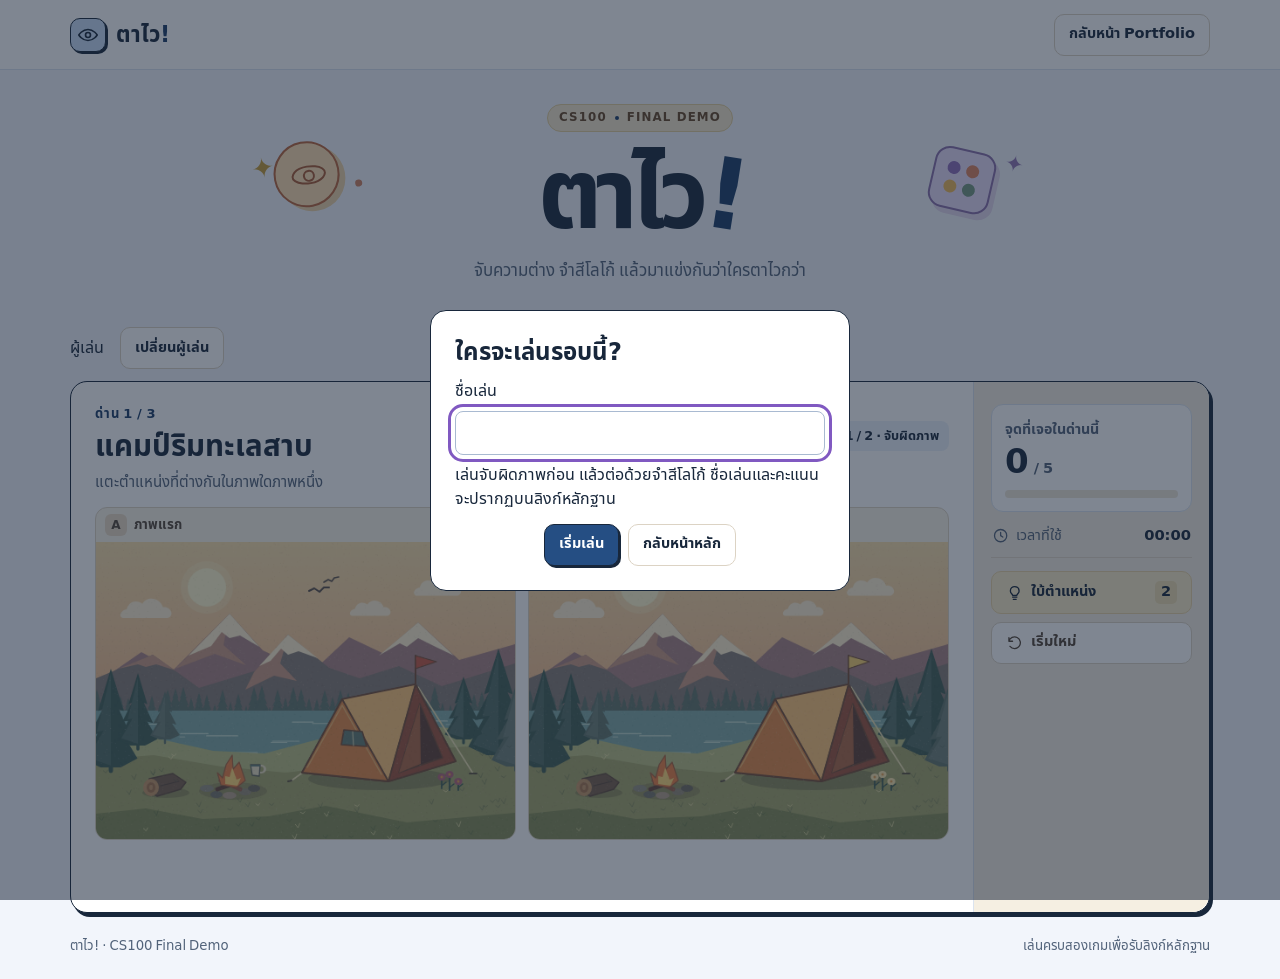
==== commit 6d73bcfd: "Add challenge evidence and put Import Item last" ====
--- a/challenge/index.html
+++ b/challenge/index.html
@@ -44,19 +44,6 @@
       <div class="hero-doodle hero-doodle-right" aria-hidden="true"><span></span><i></i><b></b></div>
     </section>
 
-    <div class="game-picker" role="group" aria-label="เลือกเกม">
-      <button class="game-tab spot-tab" id="tab-spot" type="button" aria-pressed="true">
-        <span class="tab-icon"><svg class="icon"><use href="#i-search"/></svg></span>
-        <span class="tab-copy"><strong>จับผิดภาพ</strong><small>หา 5 จุดที่ต่างกันในแต่ละด่าน</small></span>
-        <span class="tab-indicator" aria-hidden="true"></span>
-      </button>
-      <button class="game-tab color-tab" id="tab-color" type="button" aria-pressed="false">
-        <span class="tab-icon"><svg class="icon"><use href="#i-palette"/></svg></span>
-        <span class="tab-copy"><strong>จำสีโลโก้</strong><small>ทายสีจริงจากโลโก้ขาวดำ</small></span>
-        <span class="tab-indicator" aria-hidden="true"></span>
-      </button>
-    </div>
-
     <p class="player-line">ผู้เล่น <strong id="current-player"></strong>
       <button class="button" id="change-player" type="button">เปลี่ยนผู้เล่น</button>
     </p>
@@ -65,6 +52,7 @@
         <h2 id="player-heading">ใครจะเล่นรอบนี้?</h2>
         <label for="player-name">ชื่อเล่น</label>
         <input id="player-name" name="alias" maxlength="60" required autofocus>
+        <p>เล่นจับผิดภาพก่อน แล้วต่อด้วยจำสีโลโก้ ชื่อเล่นและคะแนนจะปรากฏบนลิงก์หลักฐาน</p>
         <div class="result-actions">
           <button class="button primary" type="submit">เริ่มเล่น</button>
           <a class="button" href="/#challenge-booth">กลับหน้าหลัก</a>
@@ -77,7 +65,7 @@
         <div class="play-head">
           <div>
             <p class="round" id="round"></p>
-            <h2 id="game-title"></h2>
+            <h2 id="game-title" tabindex="-1"></h2>
           </div>
           <span class="game-chip" id="game-chip"></span>
         </div>
@@ -121,9 +109,10 @@
             <textarea id="game-challenge" name="challenge" rows="2" maxlength="500" required></textarea>
             <label for="game-next">สิ่งที่อยากทำต่อ</label>
             <textarea id="game-next" name="next" rows="2" maxlength="500" required></textarea>
+            <p class="instruction">คำตอบส่วนนี้จะส่งไปที่ฟอร์ม Host</p>
             <p id="transfer-status" role="status"></p>
             <div class="result-actions">
-              <button class="button primary" type="submit">ส่งผลไปหน้าหลัก</button>
+              <button class="button primary" id="send-result" type="submit">บันทึกผลและส่งไปหน้าหลัก</button>
               <button type="button" class="button" id="play-again">เล่นอีกครั้ง</button>
             </div>
           </form>
@@ -149,7 +138,7 @@
         </div>
       </aside>
     </section>
-    <footer class="footer"><span>ตาไว! · CS100 Final Demo</span><span>ถ่ายรูปหน้าสรุปไว้เป็นหลักฐาน แล้วนำผลไปกรอกในเว็บหลัก</span></footer>
+    <footer class="footer"><span>ตาไว! · CS100 Final Demo</span><span>เล่นครบสองเกมเพื่อรับลิงก์หลักฐาน</span></footer>
   </main>
 
 </body>
--- a/challenge/style.css
+++ b/challenge/style.css
@@ -488,3 +488,17 @@
 
 #reflection-form textarea { resize: vertical; }
 #transfer-status:empty { display: none; }
+
+.evidence-page {
+  width: min(100% - 32px, 560px);
+  margin: 40px auto;
+}
+
+.evidence-page .evidence-card {
+  display: block;
+  padding: clamp(20px, 5vw, 40px);
+  overflow-wrap: anywhere;
+}
+
+.evidence-card dt { font-weight: 700; }
+.evidence-card dd { margin: 0 0 12px; }
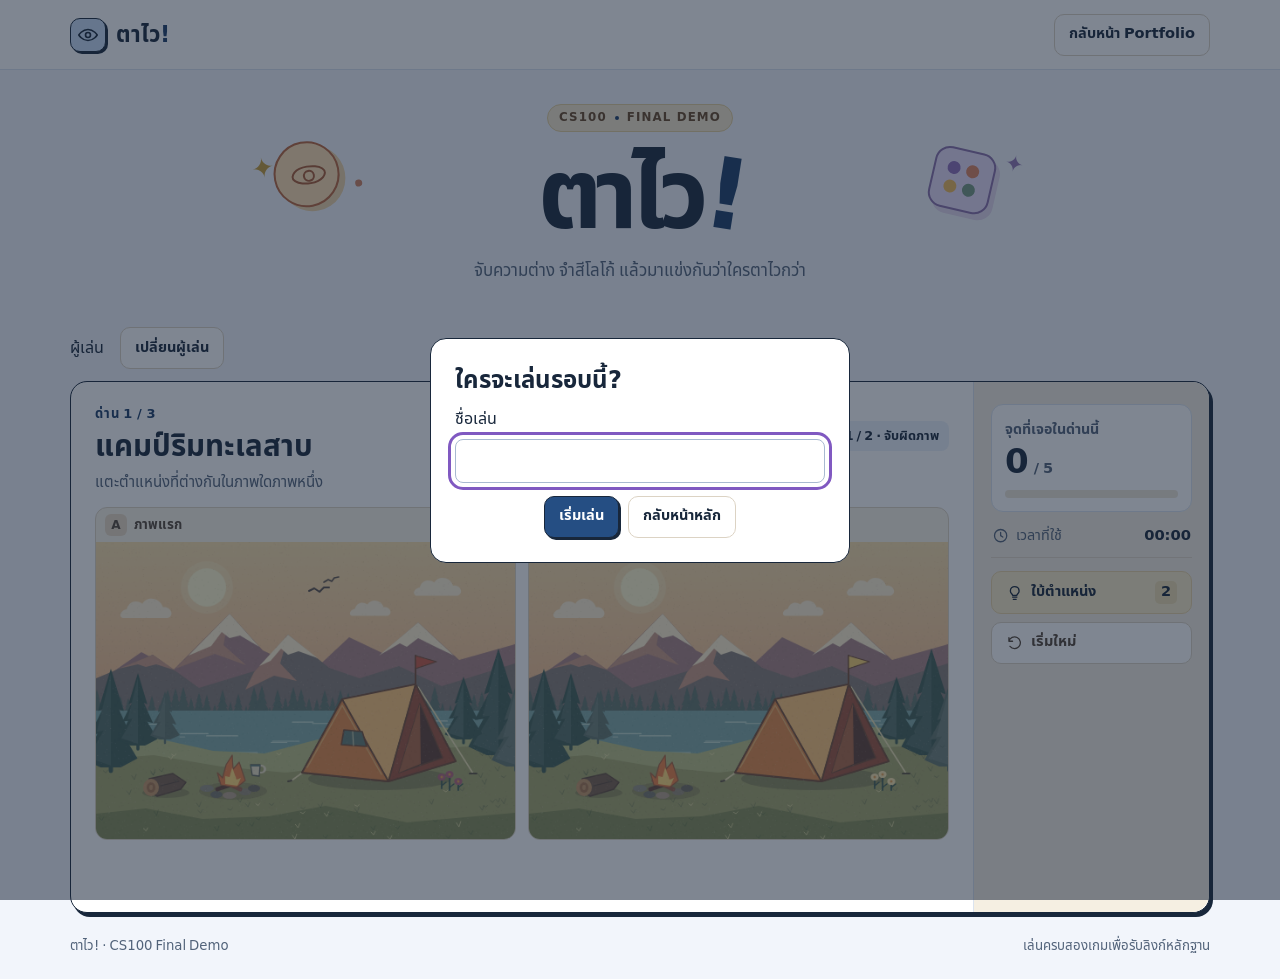
==== commit 66e4a83a: "Final จิงๆละ" ====
--- a/challenge/index.html
+++ b/challenge/index.html
@@ -52,7 +52,7 @@
         <h2 id="player-heading">ใครจะเล่นรอบนี้?</h2>
         <label for="player-name">ชื่อเล่น</label>
         <input id="player-name" name="alias" maxlength="60" required autofocus>
-        <p>เล่นจับผิดภาพก่อน แล้วต่อด้วยจำสีโลโก้ ชื่อเล่นและคะแนนจะปรากฏบนลิงก์หลักฐาน</p>
+      
         <div class="result-actions">
           <button class="button primary" type="submit">เริ่มเล่น</button>
           <a class="button" href="/#challenge-booth">กลับหน้าหลัก</a>
